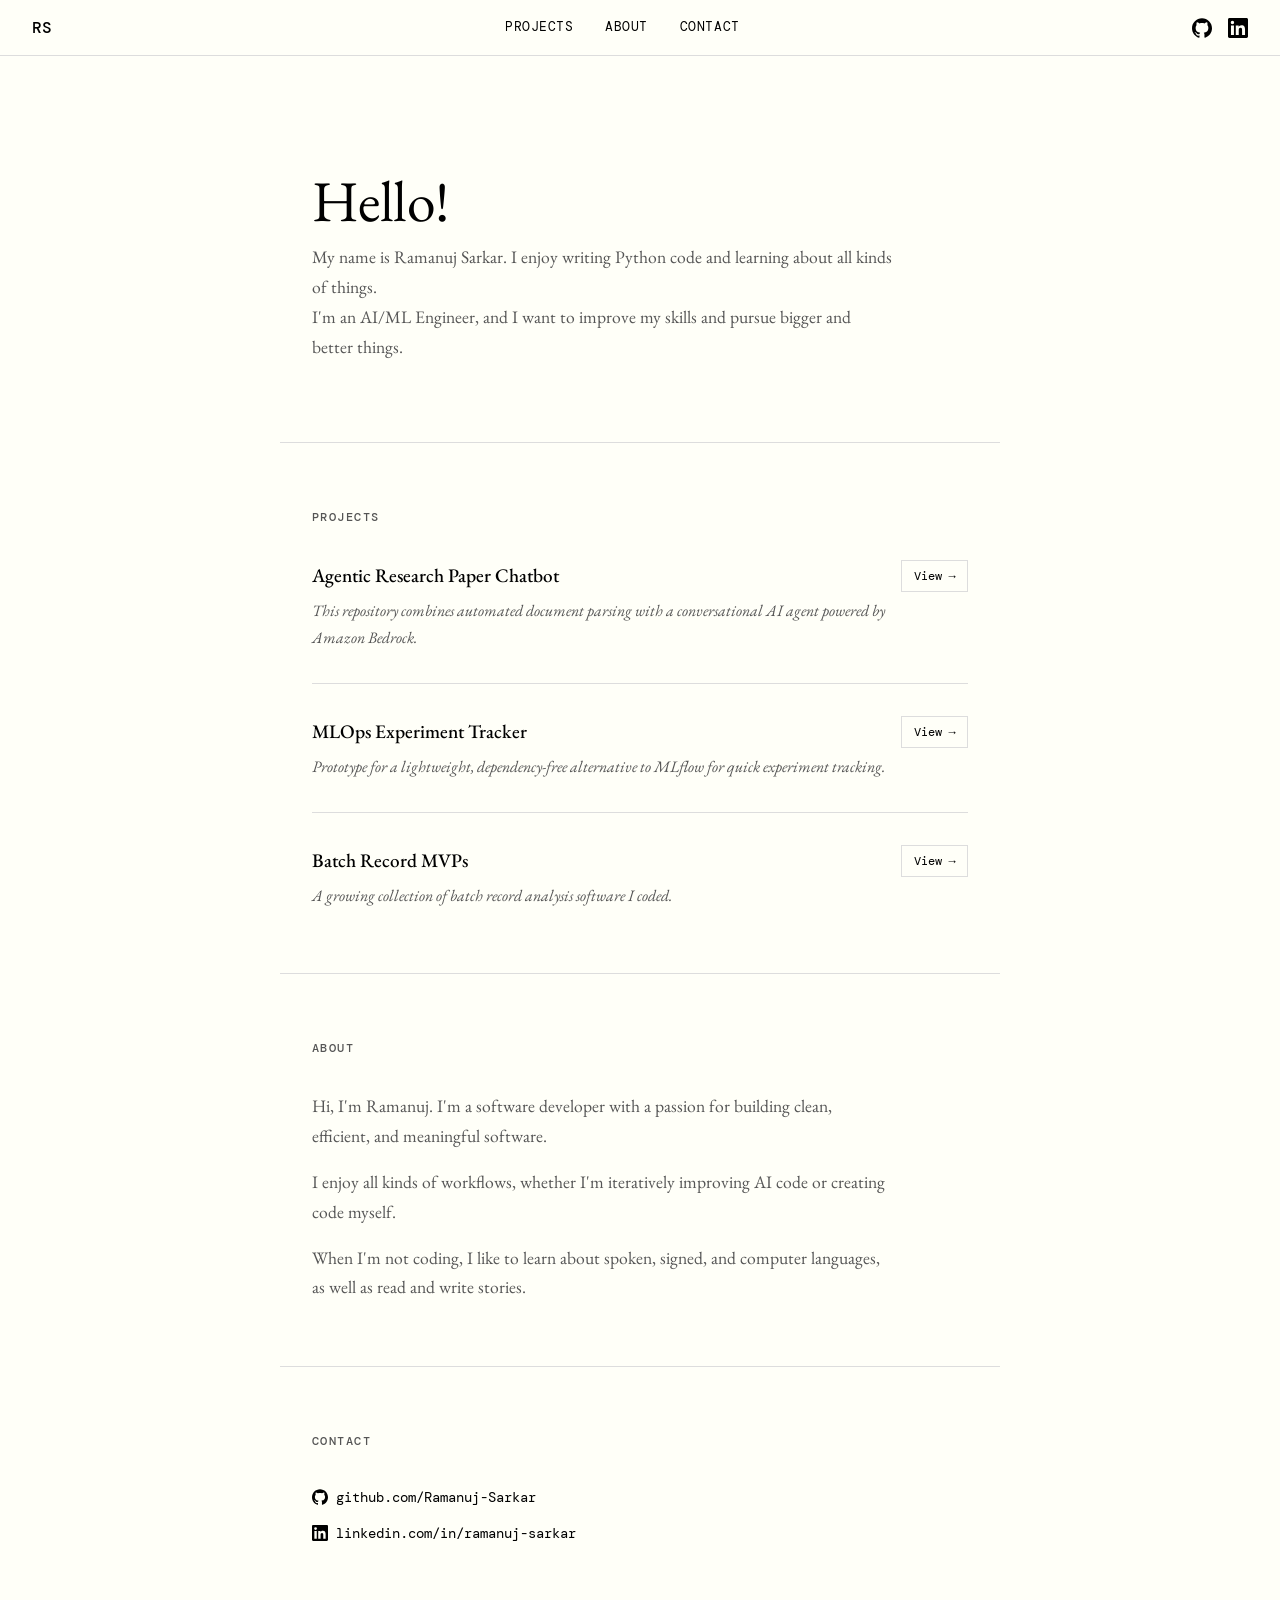
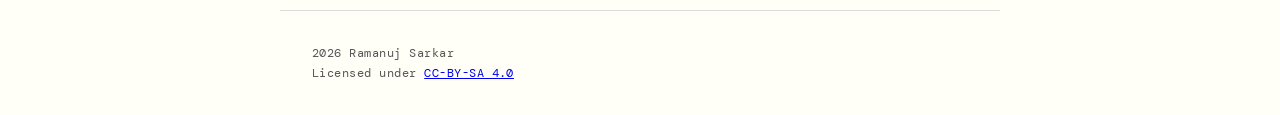
==== summary.html @ b8403bc6 "Update summary.html Updated summary with the actual projects." ====
<!DOCTYPE html>
<html lang="en">
<head>
  <meta charset="UTF-8" />
  <meta name="viewport" content="width=device-width, initial-scale=1.0" />
  <title>Ramanuj Sarkar</title>
  <link href="https://fonts.googleapis.com/css2?family=EB+Garamond:ital,wght@0,400;0,500;1,400&family=DM+Mono:wght@400;500&display=swap" rel="stylesheet" />
  <style>
    *, *::before, *::after {
      box-sizing: border-box;
      margin: 0;
      padding: 0;
    }
 
    :root {
      --bg: #fffff8;
      --text: #000000;
      --accent: #222;
      --muted: #555;
      --border: #ddd;
      --nav-height: 56px;
    }
 
    html {
      scroll-behavior: smooth;
    }
 
    body {
      background-color: var(--bg);
      color: var(--text);
      font-family: 'EB Garamond', Georgia, serif;
      font-size: 1.125rem;
      line-height: 1.7;
    }
 
    /* ── HEADER / NAV ── */
    header {
      position: sticky;
      top: 0;
      z-index: 100;
      background-color: var(--bg);
      border-bottom: 1px solid var(--border);
      height: var(--nav-height);
      display: flex;
      align-items: center;
      padding: 0 2rem;
      justify-content: space-between;
    }
 
    .nav-logo {
      font-family: 'DM Mono', monospace;
      font-weight: 500;
      font-size: 1rem;
      color: var(--text);
      text-decoration: none;
      letter-spacing: 0.02em;
    }
 
    nav {
      display: flex;
      align-items: center;
      gap: 2rem;
    }
 
    nav a {
      font-family: 'DM Mono', monospace;
      font-size: 0.82rem;
      font-weight: 400;
      color: var(--text);
      text-decoration: none;
      letter-spacing: 0.04em;
      text-transform: uppercase;
      transition: opacity 0.15s;
    }
 
    nav a:hover {
      opacity: 0.5;
    }
 
    .nav-icons {
      display: flex;
      align-items: center;
      gap: 1rem;
    }
 
    .nav-icons a {
      display: flex;
      align-items: center;
      color: var(--text);
      transition: opacity 0.15s;
    }
 
    .nav-icons a:hover {
      opacity: 0.5;
    }
 
    .nav-icons svg {
      width: 20px;
      height: 20px;
      fill: var(--text);
    }
 
    /* ── HERO ── */
    .hero {
      max-width: 720px;
      margin: 0 auto;
      padding: 7rem 2rem 5rem;
    }
 
    .hero h1 {
      font-size: clamp(2.4rem, 5vw, 3.6rem);
      font-weight: 400;
      line-height: 1.15;
      margin-bottom: 0.5rem;
      letter-spacing: -0.01em;
    }
 
    .hero h2 {
      font-size: clamp(1.4rem, 3vw, 2rem);
      font-weight: 400;
      font-style: italic;
      color: var(--muted);
      margin-bottom: 2rem;
    }
 
    .hero p {
      font-size: 1.1rem;
      color: var(--muted);
      max-width: 580px;
    }
 
    /* ── SECTIONS ── */
    section {
      max-width: 720px;
      margin: 0 auto;
      padding: 4rem 2rem;
      border-top: 1px solid var(--border);
    }
 
    section h3 {
      font-family: 'DM Mono', monospace;
      font-size: 0.78rem;
      font-weight: 500;
      letter-spacing: 0.12em;
      text-transform: uppercase;
      color: var(--muted);
      margin-bottom: 2rem;
    }
 
    /* ── PROJECTS ── */
    .project-list {
      display: flex;
      flex-direction: column;
      gap: 2rem;
    }
 
    .project {
      display: grid;
      grid-template-columns: 1fr auto;
      align-items: start;
      gap: 1rem;
      padding-bottom: 2rem;
      border-bottom: 1px solid var(--border);
    }
 
    .project:last-child {
      border-bottom: none;
      padding-bottom: 0;
    }
 
    .project-title {
      font-size: 1.2rem;
      font-weight: 500;
      margin-bottom: 0.25rem;
    }
 
    .project-desc {
      font-size: 1rem;
      color: var(--muted);
      font-style: italic;
    }
 
    .project-link {
      font-family: 'DM Mono', monospace;
      font-size: 0.75rem;
      color: var(--text);
      text-decoration: none;
      border: 1px solid var(--border);
      padding: 0.3rem 0.7rem;
      white-space: nowrap;
      transition: background 0.15s, color 0.15s;
    }
 
    .project-link:hover {
      background: var(--text);
      color: var(--bg);
    }
 
    /* ── ABOUT ── */
    .about-text {
      font-size: 1.1rem;
      color: var(--muted);
      max-width: 580px;
    }
 
    .about-text p + p {
      margin-top: 1rem;
    }
 
    /* ── CONTACT ── */
    .contact-links {
      display: flex;
      flex-direction: column;
      gap: 0.75rem;
    }
 
    .contact-links a {
      font-family: 'DM Mono', monospace;
      font-size: 0.9rem;
      color: var(--text);
      text-decoration: none;
      display: inline-flex;
      align-items: center;
      gap: 0.5rem;
      transition: opacity 0.15s;
    }
 
    .contact-links a:hover {
      opacity: 0.5;
    }
 
    /* ── FOOTER ── */
    footer {
      max-width: 720px;
      margin: 0 auto;
      padding: 2rem;
      border-top: 1px solid var(--border);
    }
 
    footer p {
      font-family: 'DM Mono', monospace;
      font-size: 0.75rem;
      color: var(--muted);
      letter-spacing: 0.04em;
    }
 
    /* ── FADE IN ── */
    @keyframes fadeUp {
      from { opacity: 0; transform: translateY(18px); }
      to   { opacity: 1; transform: translateY(0); }
    }
 
    .hero h1, .hero h2, .hero p {
      animation: fadeUp 0.6s ease both;
    }
    .hero h2 { animation-delay: 0.1s; }
    .hero p  { animation-delay: 0.2s; }
  </style>
</head>
<body>
 
  <!-- HEADER -->
  <header>
    <a class="nav-logo" href="#top">RS</a>
    <nav>
      <a href="#projects">Projects</a>
      <a href="#about">About</a>
      <a href="#contact">Contact</a>
    </nav>
    <div class="nav-icons">
      <!-- GitHub -->
      <a href="https://github.com/Ramanuj-Sarkar" target="_blank" rel="noopener" aria-label="GitHub">
        <svg viewBox="0 0 24 24" xmlns="http://www.w3.org/2000/svg">
          <path d="M12 .297c-6.63 0-12 5.373-12 12 0 5.303
            3.438 9.8 8.205 11.385.6.113.82-.258.82-.577
            0-.285-.01-1.04-.015-2.04-3.338.724-4.042-1.61-4.042-1.61
            C4.422 18.07 3.633 17.7 3.633 17.7c-1.087-.744.084-.729.084-.729
            1.205.084 1.838 1.236 1.838 1.236 1.07 1.835 2.809 1.305
            3.495.998.108-.776.417-1.305.76-1.605-2.665-.3-5.466-1.332-5.466-5.93
            0-1.31.465-2.38 1.235-3.22-.135-.303-.54-1.523.105-3.176
            0 0 1.005-.322 3.3 1.23.96-.267 1.98-.399 3-.405
            1.02.006 2.04.138 3 .405 2.28-1.552 3.285-1.23
            3.285-1.23.645 1.653.24 2.873.12 3.176.765.84
            1.23 1.91 1.23 3.22 0 4.61-2.805 5.625-5.475
            5.92.42.36.81 1.096.81 2.22 0 1.606-.015 2.896-.015
            3.286 0 .315.21.69.825.57C20.565 22.092 24
            17.592 24 12.297c0-6.627-5.373-12-12-12"/>
        </svg>
      </a>
      <!-- LinkedIn -->
      <a href="https://www.linkedin.com/in/ramanuj-sarkar/" target="_blank" rel="noopener" aria-label="LinkedIn">
        <svg viewBox="0 0 24 24" xmlns="http://www.w3.org/2000/svg">
          <path d="M20.447 20.452h-3.554v-5.569c0-1.328-.027-3.037-1.852-3.037
            -1.853 0-2.136 1.445-2.136 2.939v5.667H9.351V9h3.414v1.561h.046
            c.477-.9 1.637-1.85 3.37-1.85 3.601 0 4.267 2.37
            4.267 5.455v6.286zM5.337 7.433a2.062 2.062 0
            0 1-2.063-2.065 2.064 2.064 0 1 1 2.063 2.065zm1.782
            13.019H3.555V9h3.564v11.452zM22.225 0H1.771C.792 0 0 .774 0
            1.729v20.542C0 23.227.792 24 1.771 24h20.451C23.2
            24 24 23.227 24 22.271V1.729C24 .774 23.2 0 22.222
            0h.003z"/>
        </svg>
      </a>
    </div>
  </header>
 
  <!-- HERO -->
  <div id="top" class="hero">
    <h1>Hello!</h1>
    <p>My name is Ramanuj Sarkar. I enjoy writing Python code and learning about all kinds of things.</p>
    <p>I'm an AI/ML Engineer, and I want to improve my skills and pursue bigger and better things.</p>
  </div>
 
  <!-- PROJECTS -->
  <section id="projects">
    <h3>Projects</h3>
    <div class="project-list">
      <div class="project">
        <div>
          <div class="project-title">Agentic Research Paper Chatbot</div>
          <div class="project-desc">This repository combines automated document parsing with a conversational AI agent powered by Amazon Bedrock.</div>
        </div>
        <a class="project-link" href="https://github.com/Ramanuj-Sarkar/Agentic-ResearchPaperChatbot">View →</a>
      </div>
      <div class="project">
        <div>
          <div class="project-title">MLOps Experiment Tracker</div>
          <div class="project-desc">Prototype for a lightweight, dependency-free alternative to MLflow for quick experiment tracking.</div>
        </div>
        <a class="project-link" href="https://github.com/Ramanuj-Sarkar/mlops-experiment-tracker">View →</a>
      </div>
      <div class="project">
        <div>
          <div class="project-title">Batch Record MVPs</div>
          <div class="project-desc">A growing collection of batch record analysis software I coded.</div>
        </div>
        <a class="project-link" href="https://github.com/Ramanuj-Sarkar/batch_record_mvp">View →</a>
      </div>
    </div>
  </section>
 
  <!-- ABOUT -->
  <section id="about">
    <h3>About</h3>
    <div class="about-text">
      <p>Hi, I'm Ramanuj. I'm a software developer with a passion for building clean, efficient, and meaningful software.</p>
      <p>I enjoy all kinds of workflows, whether I'm iteratively improving AI code or creating code myself.</p>
      <p>When I'm not coding, I like to learn about spoken, signed, and computer languages, as well as read and write stories.</p>
    </div>
  </section>
 
  <!-- CONTACT -->
  <section id="contact">
    <h3>Contact</h3>
    <div class="contact-links">
      <a href="https://github.com/Ramanuj-Sarkar" target="_blank" rel="noopener">
        <svg width="16" height="16" viewBox="0 0 24 24" fill="currentColor">
          <path d="M12 .297c-6.63 0-12 5.373-12 12 0 5.303 3.438 9.8 8.205 11.385.6.113.82-.258.82-.577 0-.285-.01-1.04-.015-2.04-3.338.724-4.042-1.61-4.042-1.61C4.422 18.07 3.633 17.7 3.633 17.7c-1.087-.744.084-.729.084-.729 1.205.084 1.838 1.236 1.838 1.236 1.07 1.835 2.809 1.305 3.495.998.108-.776.417-1.305.76-1.605-2.665-.3-5.466-1.332-5.466-5.93 0-1.31.465-2.38 1.235-3.22-.135-.303-.54-1.523.105-3.176 0 0 1.005-.322 3.3 1.23.96-.267 1.98-.399 3-.405 1.02.006 2.04.138 3 .405 2.28-1.552 3.285-1.23 3.285-1.23.645 1.653.24 2.873.12 3.176.765.84 1.23 1.91 1.23 3.22 0 4.61-2.805 5.625-5.475 5.92.42.36.81 1.096.81 2.22 0 1.606-.015 2.896-.015 3.286 0 .315.21.69.825.57C20.565 22.092 24 17.592 24 12.297c0-6.627-5.373-12-12-12"/>
        </svg>
        github.com/Ramanuj-Sarkar
      </a>
      <a href="https://www.linkedin.com/in/ramanuj-sarkar/" target="_blank" rel="noopener">
        <svg width="16" height="16" viewBox="0 0 24 24" fill="currentColor">
          <path d="M20.447 20.452h-3.554v-5.569c0-1.328-.027-3.037-1.852-3.037-1.853 0-2.136 1.445-2.136 2.939v5.667H9.351V9h3.414v1.561h.046c.477-.9 1.637-1.85 3.37-1.85 3.601 0 4.267 2.37 4.267 5.455v6.286zM5.337 7.433a2.062 2.062 0 0 1-2.063-2.065 2.064 2.064 0 1 1 2.063 2.065zm1.782 13.019H3.555V9h3.564v11.452zM22.225 0H1.771C.792 0 0 .774 0 1.729v20.542C0 23.227.792 24 1.771 24h20.451C23.2 24 24 23.227 24 22.271V1.729C24 .774 23.2 0 22.222 0h.003z"/>
        </svg>
        linkedin.com/in/ramanuj-sarkar
      </a>
    </div>
  </section>
 
  <!-- FOOTER -->
  <footer>
    <p>2026 Ramanuj Sarkar</p>
    <p>Licensed under <a href="https://creativecommons.org/licenses/by-sa/4.0/deed.en">CC-BY-SA 4.0</a></p>
  </footer>
 
</body>
</html>
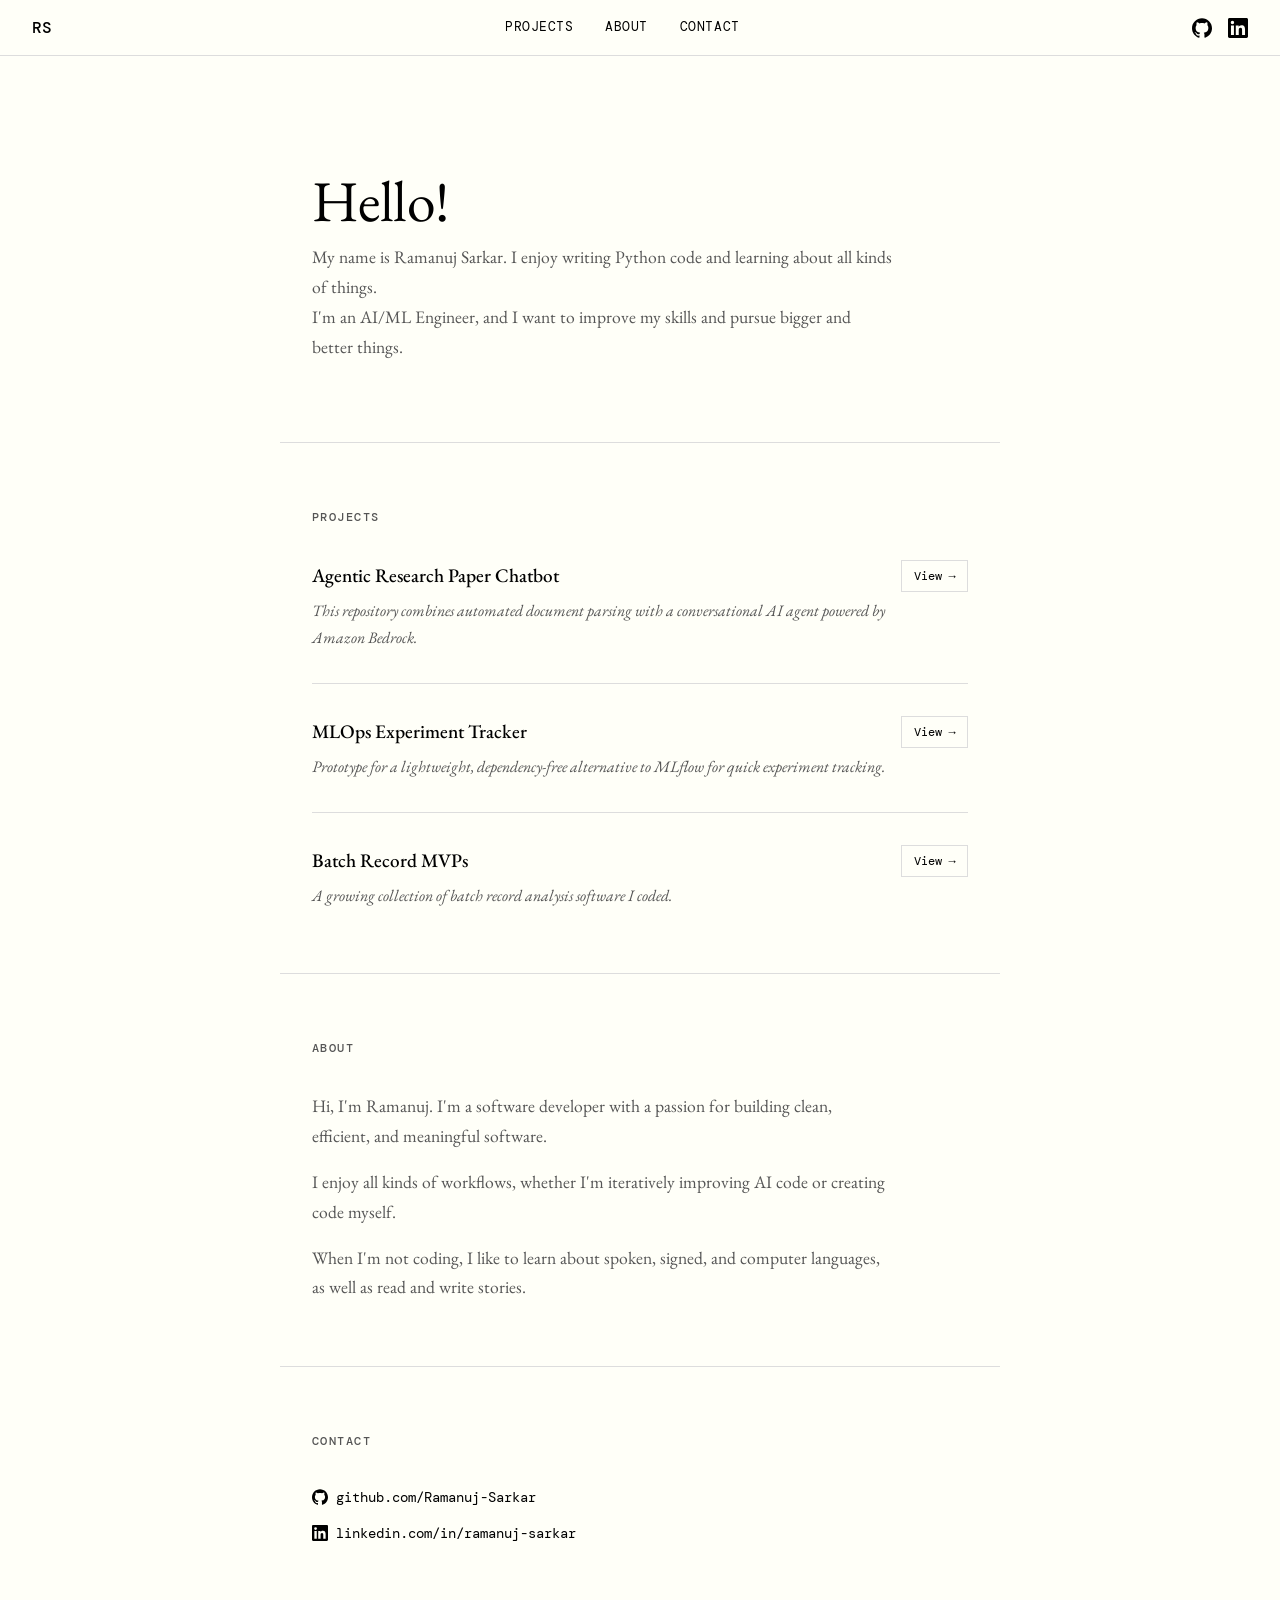
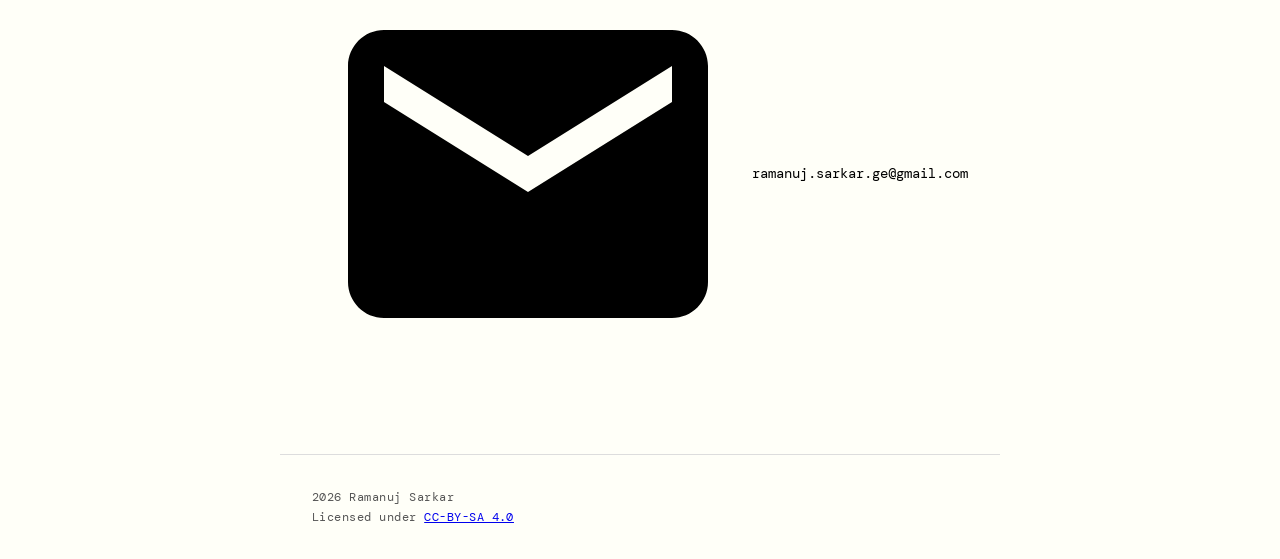
==== commit c1d42b4d: "Update summary.html Added my email." ====
--- a/summary.html
+++ b/summary.html
@@ -365,6 +365,10 @@
         </svg>
         linkedin.com/in/ramanuj-sarkar
       </a>
+      <a href="mailto:ramanuj.sarkar.ge@gmail.com">
+        <svg viewBox="0 0 24 24"><path d="M20 4H4c-1.1 0-2 .9-2 2v12c0 1.1.9 2 2 2h16c1.1 0 2-.9 2-2V6c0-1.1-.9-2-2-2zm0 4-8 5-8-5V6l8 5 8-5v2z"/></svg>
+        ramanuj.sarkar.ge@gmail.com
+      </a>
     </div>
   </section>
  
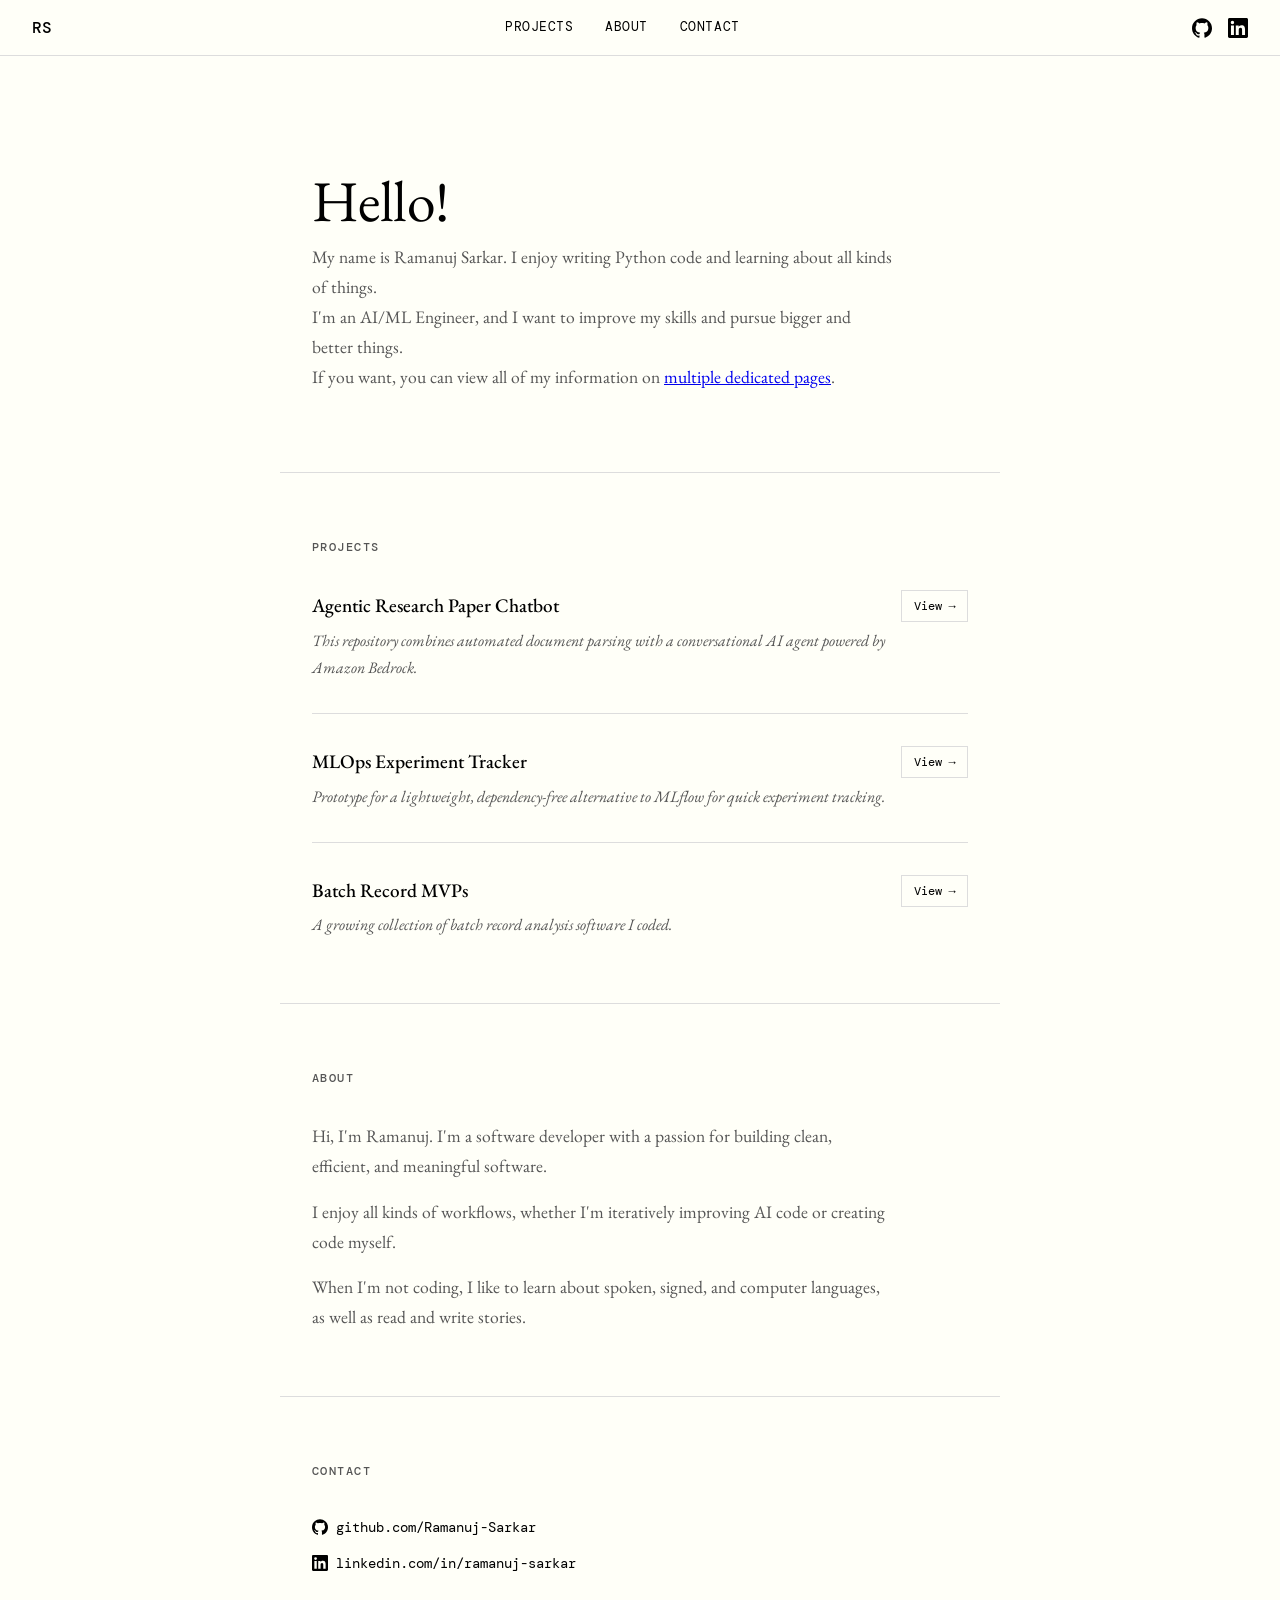
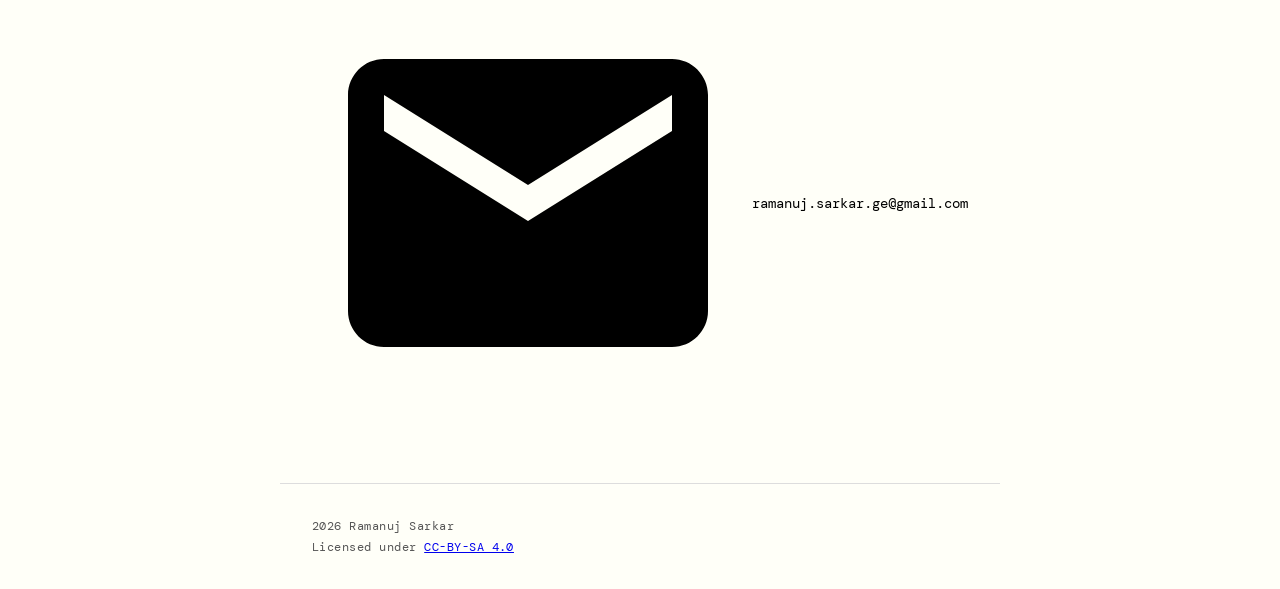
==== commit 7b21b59b: "Update summary.html Added link to index.html" ====
--- a/summary.html
+++ b/summary.html
@@ -309,6 +309,7 @@
     <h1>Hello!</h1>
     <p>My name is Ramanuj Sarkar. I enjoy writing Python code and learning about all kinds of things.</p>
     <p>I'm an AI/ML Engineer, and I want to improve my skills and pursue bigger and better things.</p>
+    <p>If you want, you can view all of my information on <a href="/index.html">multiple dedicated pages</a>.</p>
   </div>
  
   <!-- PROJECTS -->
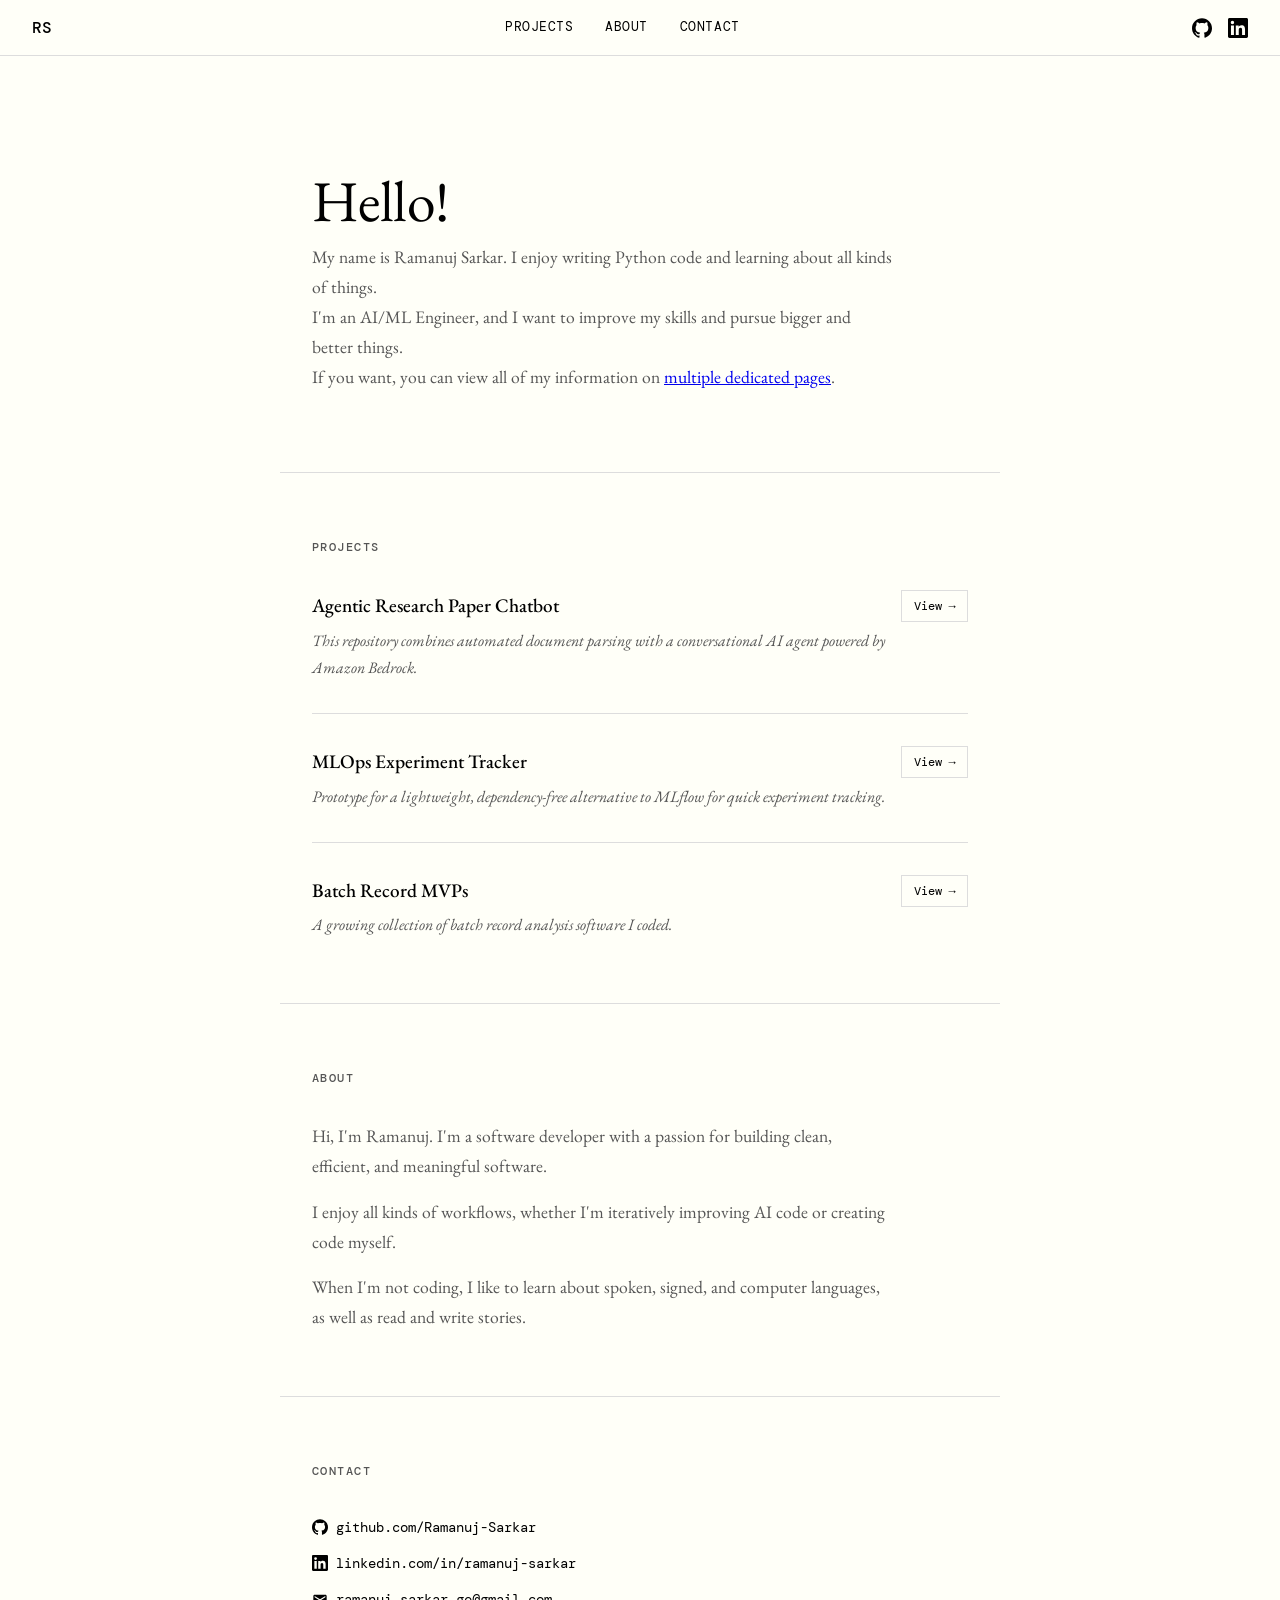
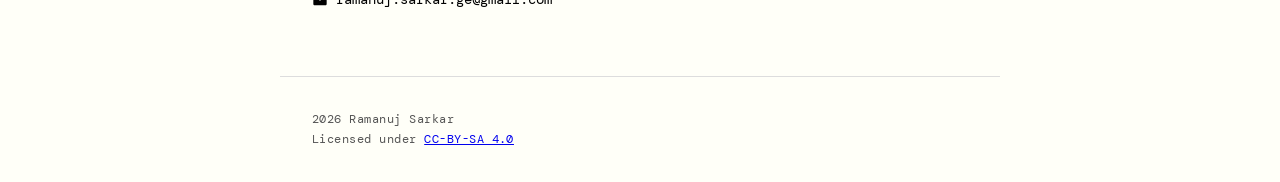
==== commit 4cdbae2d: "Update summary.html Now this svg isn't super big." ====
--- a/summary.html
+++ b/summary.html
@@ -367,7 +367,9 @@
         linkedin.com/in/ramanuj-sarkar
       </a>
       <a href="mailto:ramanuj.sarkar.ge@gmail.com">
-        <svg viewBox="0 0 24 24"><path d="M20 4H4c-1.1 0-2 .9-2 2v12c0 1.1.9 2 2 2h16c1.1 0 2-.9 2-2V6c0-1.1-.9-2-2-2zm0 4-8 5-8-5V6l8 5 8-5v2z"/></svg>
+        <svg width="16" height="16" viewBox="0 0 24 24" fill="currentColor">
+          <path d="M20 4H4c-1.1 0-2 .9-2 2v12c0 1.1.9 2 2 2h16c1.1 0 2-.9 2-2V6c0-1.1-.9-2-2-2zm0 4-8 5-8-5V6l8 5 8-5v2z"/>
+        </svg>
         ramanuj.sarkar.ge@gmail.com
       </a>
     </div>
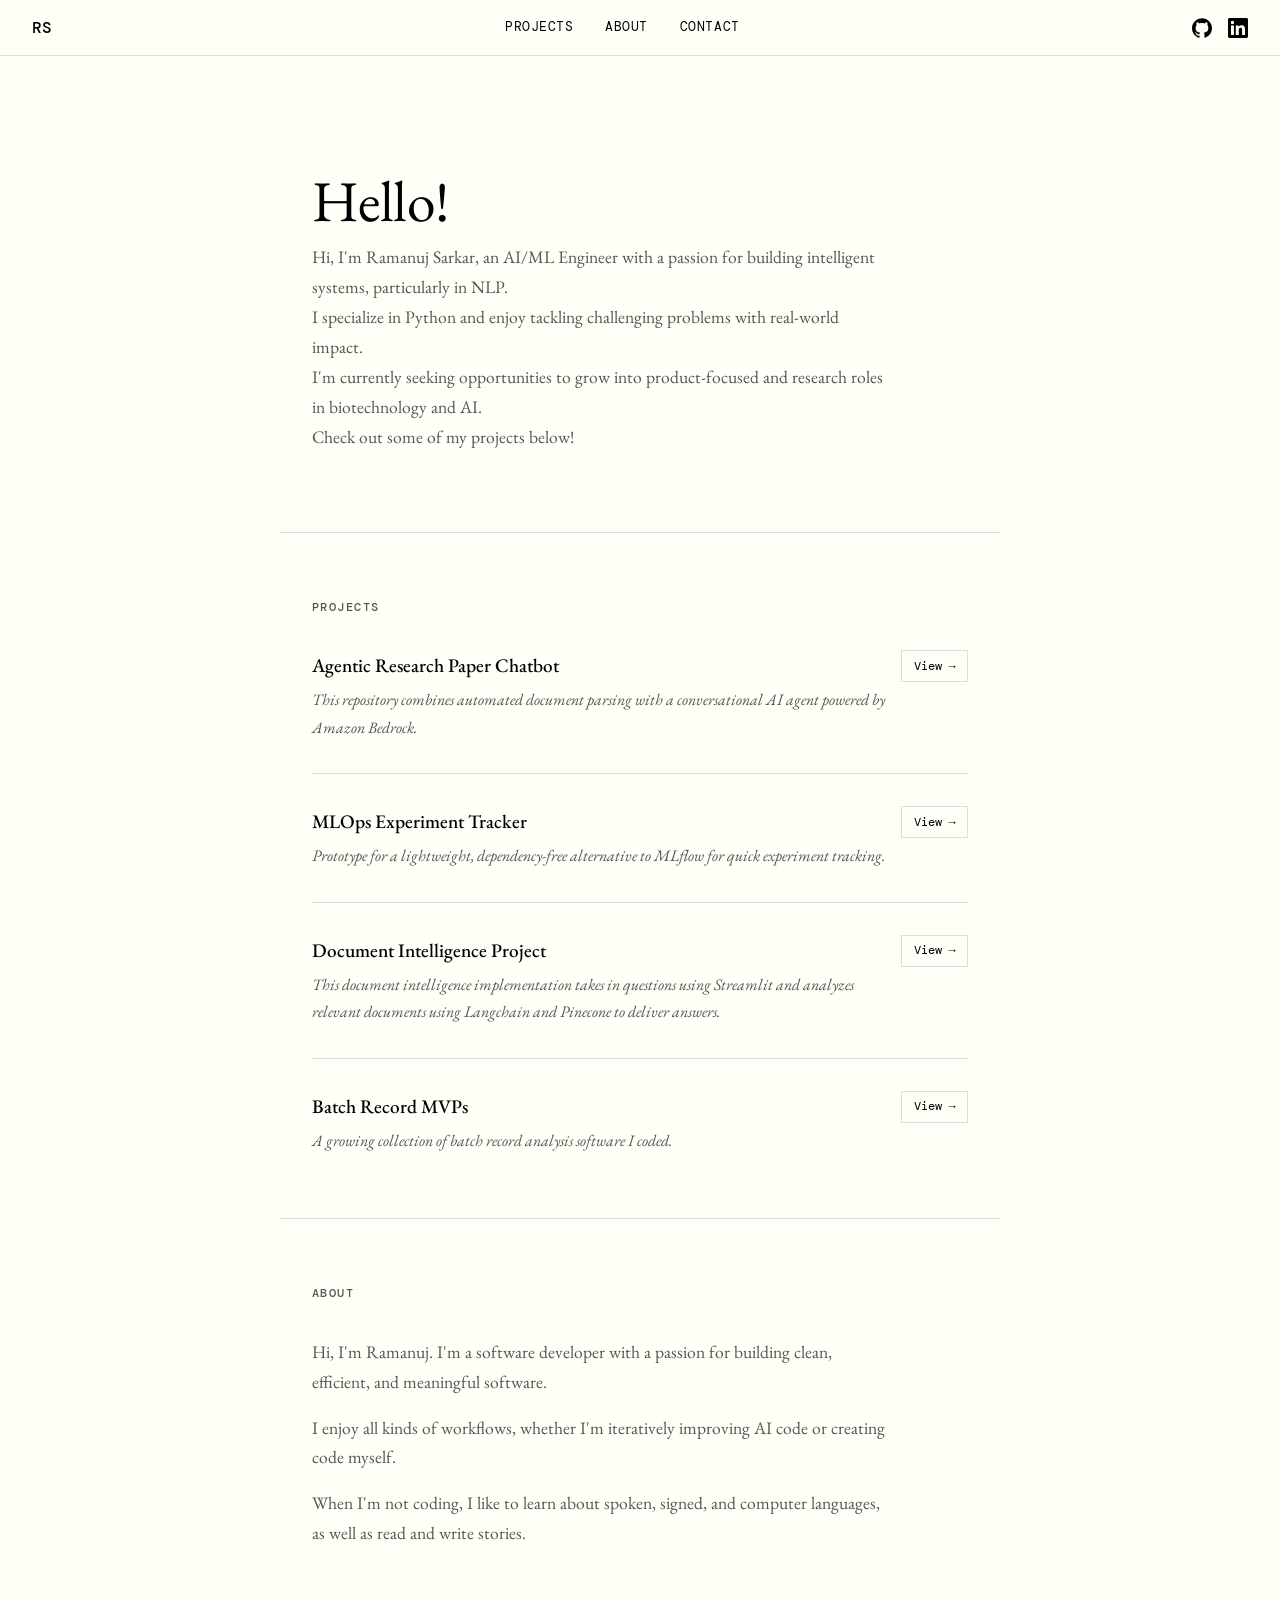
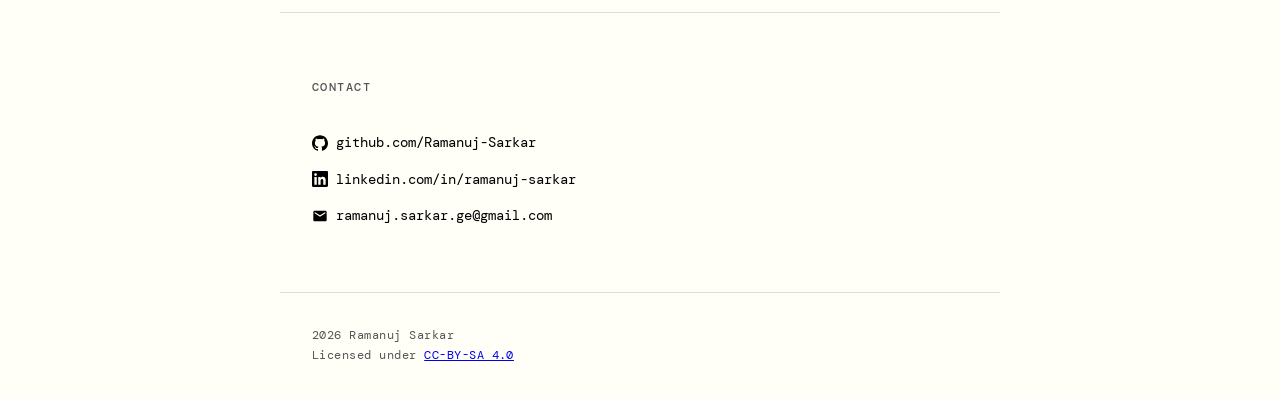
==== commit d1f0a144: "Update summary.html I'll just keep this as its own special page." ====
--- a/summary.html
+++ b/summary.html
@@ -307,10 +307,15 @@
   <!-- HERO -->
   <div id="top" class="hero">
     <h1>Hello!</h1>
-    <p>My name is Ramanuj Sarkar. I enjoy writing Python code and learning about all kinds of things.</p>
-    <p>I'm an AI/ML Engineer, and I want to improve my skills and pursue bigger and better things.</p>
-    <p>If you want, you can view all of my information on <a href="/index.html">multiple dedicated pages</a>.</p>
+    <p>Hi, I'm Ramanuj Sarkar, an AI/ML Engineer with a passion for building intelligent systems, particularly in NLP.</p>
+    <p>I specialize in Python and enjoy tackling challenging problems with real-world impact.</p>
+    <p>I'm currently seeking opportunities to grow into product-focused and research roles in biotechnology and AI.</p>
+    <p>Check out some of my projects below!</p>
   </div>
+
+  <!--
+  Hi, I'm Ramanuj Sarkar — an AI/ML Engineer with a passion for building intelligent systems, particularly in [NLP / computer vision / your focus area]. I specialize in Python and enjoy tackling challenging problems at the intersection of data and real-world impact. I'm currently seeking opportunities to grow into [senior / research / product-focused] roles in [industry or domain]. Check out my full portfolio below!
+  -->
  
   <!-- PROJECTS -->
   <section id="projects">
@@ -332,6 +337,13 @@
       </div>
       <div class="project">
         <div>
+          <div class="project-title">Document Intelligence Project</div>
+          <div class="project-desc">This document intelligence implementation takes in questions using Streamlit and analyzes relevant documents using Langchain and Pinecone to deliver answers.</div>
+        </div>
+        <a class="project-link" href="https://github.com/Ramanuj-Sarkar/document-intelligence-project">View →</a>
+      </div>
+      <div class="project">
+        <div>
           <div class="project-title">Batch Record MVPs</div>
           <div class="project-desc">A growing collection of batch record analysis software I coded.</div>
         </div>
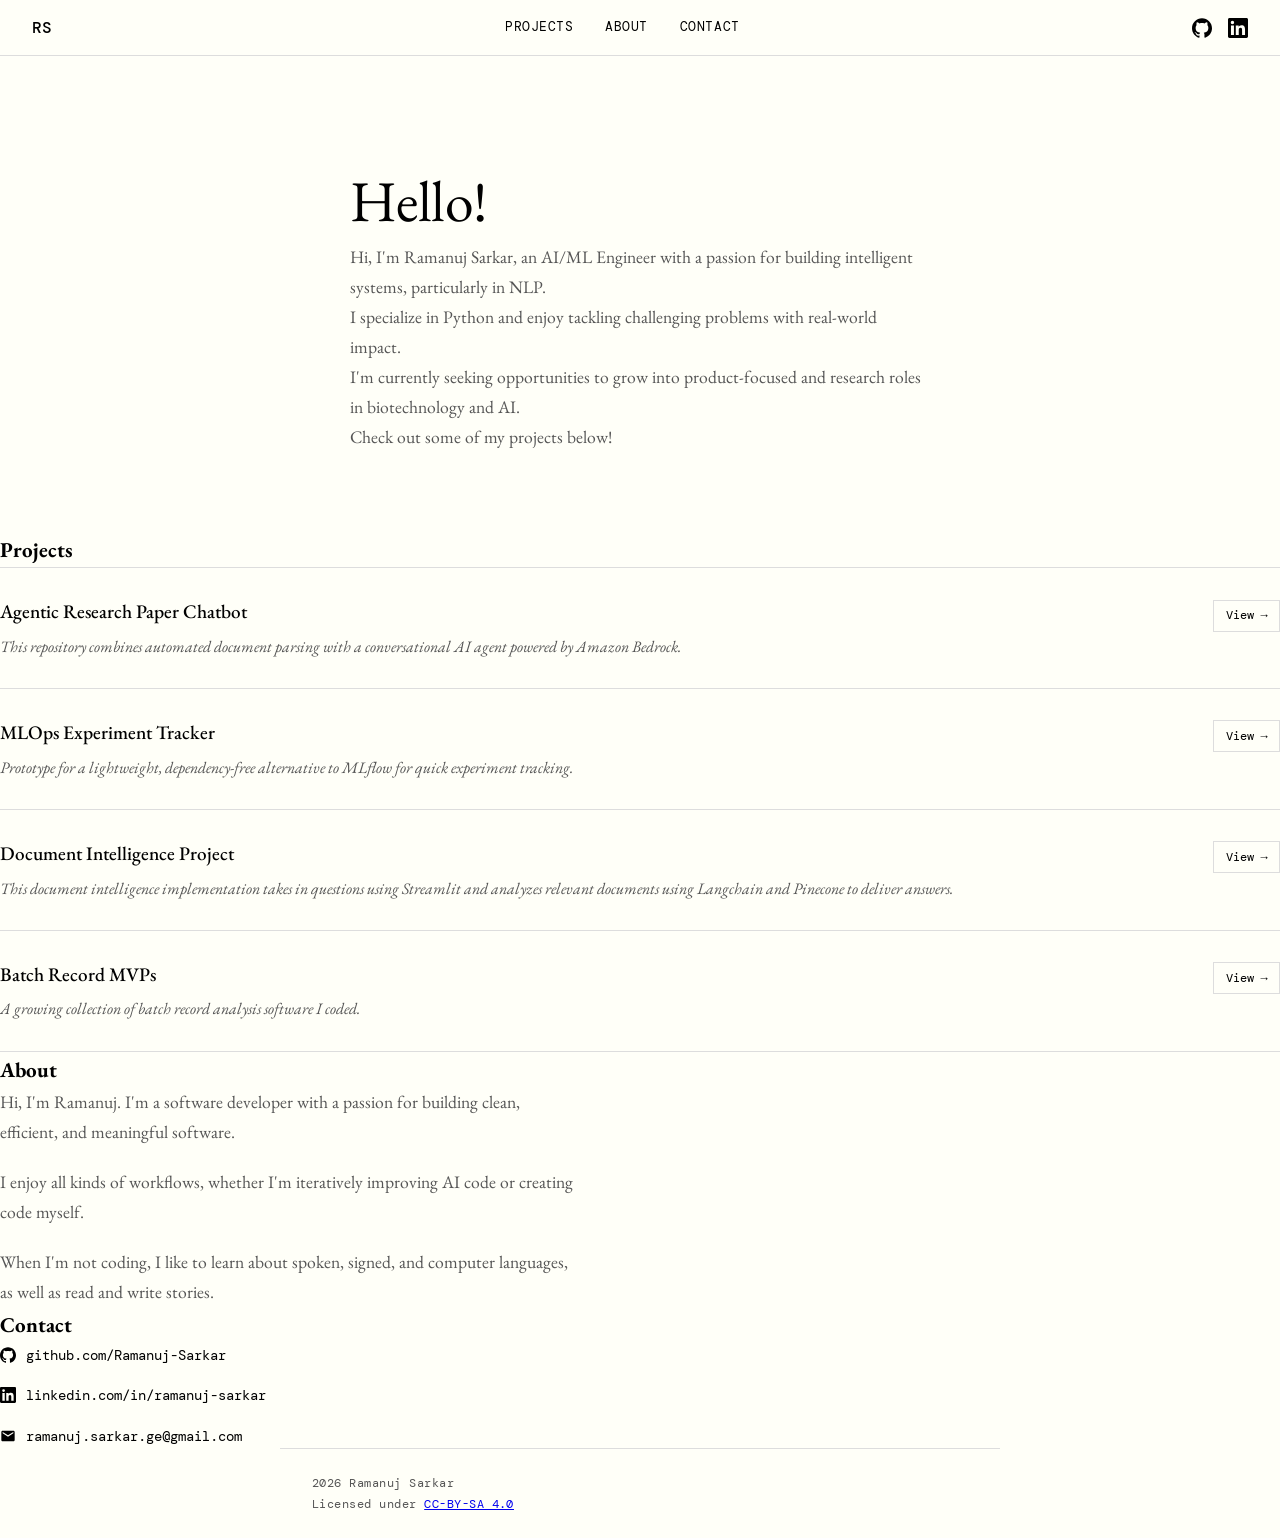
==== commit 271f5b75: "Update summary.html Even if this doesn't work, it will be a learning experience because there's no w" ====
--- a/summary.html
+++ b/summary.html
@@ -5,257 +5,7 @@
   <meta name="viewport" content="width=device-width, initial-scale=1.0" />
   <title>Ramanuj Sarkar</title>
   <link href="https://fonts.googleapis.com/css2?family=EB+Garamond:ital,wght@0,400;0,500;1,400&family=DM+Mono:wght@400;500&display=swap" rel="stylesheet" />
-  <style>
-    *, *::before, *::after {
-      box-sizing: border-box;
-      margin: 0;
-      padding: 0;
-    }
- 
-    :root {
-      --bg: #fffff8;
-      --text: #000000;
-      --accent: #222;
-      --muted: #555;
-      --border: #ddd;
-      --nav-height: 56px;
-    }
- 
-    html {
-      scroll-behavior: smooth;
-    }
- 
-    body {
-      background-color: var(--bg);
-      color: var(--text);
-      font-family: 'EB Garamond', Georgia, serif;
-      font-size: 1.125rem;
-      line-height: 1.7;
-    }
- 
-    /* ── HEADER / NAV ── */
-    header {
-      position: sticky;
-      top: 0;
-      z-index: 100;
-      background-color: var(--bg);
-      border-bottom: 1px solid var(--border);
-      height: var(--nav-height);
-      display: flex;
-      align-items: center;
-      padding: 0 2rem;
-      justify-content: space-between;
-    }
- 
-    .nav-logo {
-      font-family: 'DM Mono', monospace;
-      font-weight: 500;
-      font-size: 1rem;
-      color: var(--text);
-      text-decoration: none;
-      letter-spacing: 0.02em;
-    }
- 
-    nav {
-      display: flex;
-      align-items: center;
-      gap: 2rem;
-    }
- 
-    nav a {
-      font-family: 'DM Mono', monospace;
-      font-size: 0.82rem;
-      font-weight: 400;
-      color: var(--text);
-      text-decoration: none;
-      letter-spacing: 0.04em;
-      text-transform: uppercase;
-      transition: opacity 0.15s;
-    }
- 
-    nav a:hover {
-      opacity: 0.5;
-    }
- 
-    .nav-icons {
-      display: flex;
-      align-items: center;
-      gap: 1rem;
-    }
- 
-    .nav-icons a {
-      display: flex;
-      align-items: center;
-      color: var(--text);
-      transition: opacity 0.15s;
-    }
- 
-    .nav-icons a:hover {
-      opacity: 0.5;
-    }
- 
-    .nav-icons svg {
-      width: 20px;
-      height: 20px;
-      fill: var(--text);
-    }
- 
-    /* ── HERO ── */
-    .hero {
-      max-width: 720px;
-      margin: 0 auto;
-      padding: 7rem 2rem 5rem;
-    }
- 
-    .hero h1 {
-      font-size: clamp(2.4rem, 5vw, 3.6rem);
-      font-weight: 400;
-      line-height: 1.15;
-      margin-bottom: 0.5rem;
-      letter-spacing: -0.01em;
-    }
- 
-    .hero h2 {
-      font-size: clamp(1.4rem, 3vw, 2rem);
-      font-weight: 400;
-      font-style: italic;
-      color: var(--muted);
-      margin-bottom: 2rem;
-    }
- 
-    .hero p {
-      font-size: 1.1rem;
-      color: var(--muted);
-      max-width: 580px;
-    }
- 
-    /* ── SECTIONS ── */
-    section {
-      max-width: 720px;
-      margin: 0 auto;
-      padding: 4rem 2rem;
-      border-top: 1px solid var(--border);
-    }
- 
-    section h3 {
-      font-family: 'DM Mono', monospace;
-      font-size: 0.78rem;
-      font-weight: 500;
-      letter-spacing: 0.12em;
-      text-transform: uppercase;
-      color: var(--muted);
-      margin-bottom: 2rem;
-    }
- 
-    /* ── PROJECTS ── */
-    .project-list {
-      display: flex;
-      flex-direction: column;
-      gap: 2rem;
-    }
- 
-    .project {
-      display: grid;
-      grid-template-columns: 1fr auto;
-      align-items: start;
-      gap: 1rem;
-      padding-bottom: 2rem;
-      border-bottom: 1px solid var(--border);
-    }
- 
-    .project:last-child {
-      border-bottom: none;
-      padding-bottom: 0;
-    }
- 
-    .project-title {
-      font-size: 1.2rem;
-      font-weight: 500;
-      margin-bottom: 0.25rem;
-    }
- 
-    .project-desc {
-      font-size: 1rem;
-      color: var(--muted);
-      font-style: italic;
-    }
- 
-    .project-link {
-      font-family: 'DM Mono', monospace;
-      font-size: 0.75rem;
-      color: var(--text);
-      text-decoration: none;
-      border: 1px solid var(--border);
-      padding: 0.3rem 0.7rem;
-      white-space: nowrap;
-      transition: background 0.15s, color 0.15s;
-    }
- 
-    .project-link:hover {
-      background: var(--text);
-      color: var(--bg);
-    }
- 
-    /* ── ABOUT ── */
-    .about-text {
-      font-size: 1.1rem;
-      color: var(--muted);
-      max-width: 580px;
-    }
- 
-    .about-text p + p {
-      margin-top: 1rem;
-    }
- 
-    /* ── CONTACT ── */
-    .contact-links {
-      display: flex;
-      flex-direction: column;
-      gap: 0.75rem;
-    }
- 
-    .contact-links a {
-      font-family: 'DM Mono', monospace;
-      font-size: 0.9rem;
-      color: var(--text);
-      text-decoration: none;
-      display: inline-flex;
-      align-items: center;
-      gap: 0.5rem;
-      transition: opacity 0.15s;
-    }
- 
-    .contact-links a:hover {
-      opacity: 0.5;
-    }
- 
-    /* ── FOOTER ── */
-    footer {
-      max-width: 720px;
-      margin: 0 auto;
-      padding: 2rem;
-      border-top: 1px solid var(--border);
-    }
- 
-    footer p {
-      font-family: 'DM Mono', monospace;
-      font-size: 0.75rem;
-      color: var(--muted);
-      letter-spacing: 0.04em;
-    }
- 
-    /* ── FADE IN ── */
-    @keyframes fadeUp {
-      from { opacity: 0; transform: translateY(18px); }
-      to   { opacity: 1; transform: translateY(0); }
-    }
- 
-    .hero h1, .hero h2, .hero p {
-      animation: fadeUp 0.6s ease both;
-    }
-    .hero h2 { animation-delay: 0.1s; }
-    .hero p  { animation-delay: 0.2s; }
-  </style>
+  <link rel="stylesheet" href="/style.css" />
 </head>
 <body>
  
@@ -367,19 +117,19 @@
     <h3>Contact</h3>
     <div class="contact-links">
       <a href="https://github.com/Ramanuj-Sarkar" target="_blank" rel="noopener">
-        <svg width="16" height="16" viewBox="0 0 24 24" fill="currentColor">
+        <svg viewBox="0 0 24 24">
           <path d="M12 .297c-6.63 0-12 5.373-12 12 0 5.303 3.438 9.8 8.205 11.385.6.113.82-.258.82-.577 0-.285-.01-1.04-.015-2.04-3.338.724-4.042-1.61-4.042-1.61C4.422 18.07 3.633 17.7 3.633 17.7c-1.087-.744.084-.729.084-.729 1.205.084 1.838 1.236 1.838 1.236 1.07 1.835 2.809 1.305 3.495.998.108-.776.417-1.305.76-1.605-2.665-.3-5.466-1.332-5.466-5.93 0-1.31.465-2.38 1.235-3.22-.135-.303-.54-1.523.105-3.176 0 0 1.005-.322 3.3 1.23.96-.267 1.98-.399 3-.405 1.02.006 2.04.138 3 .405 2.28-1.552 3.285-1.23 3.285-1.23.645 1.653.24 2.873.12 3.176.765.84 1.23 1.91 1.23 3.22 0 4.61-2.805 5.625-5.475 5.92.42.36.81 1.096.81 2.22 0 1.606-.015 2.896-.015 3.286 0 .315.21.69.825.57C20.565 22.092 24 17.592 24 12.297c0-6.627-5.373-12-12-12"/>
         </svg>
         github.com/Ramanuj-Sarkar
       </a>
       <a href="https://www.linkedin.com/in/ramanuj-sarkar/" target="_blank" rel="noopener">
-        <svg width="16" height="16" viewBox="0 0 24 24" fill="currentColor">
+        <svg viewBox="0 0 24 24">
           <path d="M20.447 20.452h-3.554v-5.569c0-1.328-.027-3.037-1.852-3.037-1.853 0-2.136 1.445-2.136 2.939v5.667H9.351V9h3.414v1.561h.046c.477-.9 1.637-1.85 3.37-1.85 3.601 0 4.267 2.37 4.267 5.455v6.286zM5.337 7.433a2.062 2.062 0 0 1-2.063-2.065 2.064 2.064 0 1 1 2.063 2.065zm1.782 13.019H3.555V9h3.564v11.452zM22.225 0H1.771C.792 0 0 .774 0 1.729v20.542C0 23.227.792 24 1.771 24h20.451C23.2 24 24 23.227 24 22.271V1.729C24 .774 23.2 0 22.222 0h.003z"/>
         </svg>
         linkedin.com/in/ramanuj-sarkar
       </a>
       <a href="mailto:ramanuj.sarkar.ge@gmail.com">
-        <svg width="16" height="16" viewBox="0 0 24 24" fill="currentColor">
+        <svg viewBox="0 0 24 24">
           <path d="M20 4H4c-1.1 0-2 .9-2 2v12c0 1.1.9 2 2 2h16c1.1 0 2-.9 2-2V6c0-1.1-.9-2-2-2zm0 4-8 5-8-5V6l8 5 8-5v2z"/>
         </svg>
         ramanuj.sarkar.ge@gmail.com
--- a/style.css
+++ b/style.css
@@ -0,0 +1,268 @@
+*, *::before, *::after {
+  box-sizing: border-box;
+  margin: 0;
+  padding: 0;
+}
+
+:root {
+  --bg: #fffff8;
+  --text: #000000;
+  --muted: #555;
+  --border: #ddd;
+  --nav-height: 56px;
+}
+
+html {
+  scroll-behavior: smooth;
+}
+
+body {
+  background-color: var(--bg);
+  color: var(--text);
+  font-family: 'EB Garamond', Georgia, serif;
+  font-size: 1.125rem;
+  line-height: 1.7;
+  min-height: 100vh;
+  display: flex;
+  flex-direction: column;
+}
+
+/* ── HEADER ── */
+header {
+  position: sticky;
+  top: 0;
+  z-index: 100;
+  background-color: var(--bg);
+  border-bottom: 1px solid var(--border);
+  height: var(--nav-height);
+  display: flex;
+  align-items: center;
+  padding: 0 2rem;
+  justify-content: space-between;
+}
+
+.nav-logo {
+  font-family: 'DM Mono', monospace;
+  font-weight: 500;
+  font-size: 1rem;
+  color: var(--text);
+  text-decoration: none;
+  letter-spacing: 0.02em;
+}
+
+nav {
+  display: flex;
+  align-items: center;
+  gap: 2rem;
+}
+
+nav a {
+  font-family: 'DM Mono', monospace;
+  font-size: 0.82rem;
+  font-weight: 400;
+  color: var(--text);
+  text-decoration: none;
+  letter-spacing: 0.04em;
+  text-transform: uppercase;
+  transition: opacity 0.15s;
+}
+
+nav a:hover,
+nav a.active {
+  opacity: 0.4;
+}
+
+.nav-icons {
+  display: flex;
+  align-items: center;
+  gap: 1rem;
+}
+
+.nav-icons a {
+  display: flex;
+  align-items: center;
+  color: var(--text);
+  transition: opacity 0.15s;
+}
+
+.nav-icons a:hover {
+  opacity: 0.4;
+}
+
+.nav-icons svg {
+  width: 20px;
+  height: 20px;
+  fill: var(--text);
+}
+
+/* ── HERO (home page only) ── */
+.hero {
+  max-width: 720px;
+  margin: 0 auto;
+  padding: 7rem 2rem 5rem;
+  flex: 1;
+}
+
+.hero h1 {
+  font-size: clamp(2.4rem, 5vw, 3.6rem);
+  font-weight: 400;
+  line-height: 1.15;
+  margin-bottom: 0.5rem;
+  letter-spacing: -0.01em;
+}
+
+.hero h2 {
+  font-size: clamp(1.4rem, 3vw, 2rem);
+  font-weight: 400;
+  font-style: italic;
+  color: var(--muted);
+  margin-bottom: 2rem;
+}
+
+.hero p {
+  font-size: 1.1rem;
+  color: var(--muted);
+  max-width: 580px;
+}
+
+/* ── PAGE CONTENT (inner pages) ── */
+.page-content {
+  max-width: 720px;
+  margin: 0 auto;
+  padding: 4rem 2rem;
+  flex: 1;
+  width: 100%;
+}
+
+.page-content h2 {
+  font-size: clamp(1.8rem, 4vw, 2.6rem);
+  font-weight: 400;
+  margin-bottom: 2.5rem;
+  letter-spacing: -0.01em;
+}
+
+.section-label {
+  font-family: 'DM Mono', monospace;
+  font-size: 0.78rem;
+  font-weight: 500;
+  letter-spacing: 0.12em;
+  text-transform: uppercase;
+  color: var(--muted);
+  margin-bottom: 2rem;
+}
+
+/* ── PROJECTS ── */
+.project-list {
+  display: flex;
+  flex-direction: column;
+}
+
+.project {
+  display: grid;
+  grid-template-columns: 1fr auto;
+  align-items: start;
+  gap: 1rem;
+  padding: 1.75rem 0;
+  border-bottom: 1px solid var(--border);
+}
+
+.project:first-child {
+  border-top: 1px solid var(--border);
+}
+
+.project-title {
+  font-size: 1.2rem;
+  font-weight: 500;
+  margin-bottom: 0.25rem;
+}
+
+.project-desc {
+  font-size: 1rem;
+  color: var(--muted);
+  font-style: italic;
+}
+
+.project-link {
+  font-family: 'DM Mono', monospace;
+  font-size: 0.75rem;
+  color: var(--text);
+  text-decoration: none;
+  border: 1px solid var(--border);
+  padding: 0.3rem 0.7rem;
+  white-space: nowrap;
+  transition: background 0.15s, color 0.15s;
+  margin-top: 0.2rem;
+}
+
+.project-link:hover {
+  background: var(--text);
+  color: var(--bg);
+}
+
+/* ── ABOUT ── */
+.about-text p {
+  font-size: 1.1rem;
+  color: var(--muted);
+  max-width: 580px;
+}
+
+.about-text p + p {
+  margin-top: 1.25rem;
+}
+
+/* ── CONTACT ── */
+.contact-links {
+  display: flex;
+  flex-direction: column;
+  gap: 1rem;
+}
+
+.contact-links a {
+  font-family: 'DM Mono', monospace;
+  font-size: 0.9rem;
+  color: var(--text);
+  text-decoration: none;
+  display: inline-flex;
+  align-items: center;
+  gap: 0.6rem;
+  transition: opacity 0.15s;
+}
+
+.contact-links a:hover {
+  opacity: 0.4;
+}
+
+.contact-links svg {
+  width: 16px;
+  height: 16px;
+  fill: currentColor;
+  flex-shrink: 0;
+}
+
+/* ── FOOTER ── */
+footer {
+  max-width: 720px;
+  margin: 0 auto;
+  padding: 1.5rem 2rem;
+  border-top: 1px solid var(--border);
+  width: 100%;
+}
+
+footer p {
+  font-family: 'DM Mono', monospace;
+  font-size: 0.75rem;
+  color: var(--muted);
+  letter-spacing: 0.04em;
+}
+
+/* ── ANIMATIONS ── */
+@keyframes fadeUp {
+  from { opacity: 0; transform: translateY(16px); }
+  to   { opacity: 1; transform: translateY(0); }
+}
+
+.hero h1 { animation: fadeUp 0.55s ease both; }
+.hero h2 { animation: fadeUp 0.55s ease both; animation-delay: 0.1s; }
+.hero p  { animation: fadeUp 0.55s ease both; animation-delay: 0.2s; }
+
+.page-content { animation: fadeUp 0.45s ease both; }
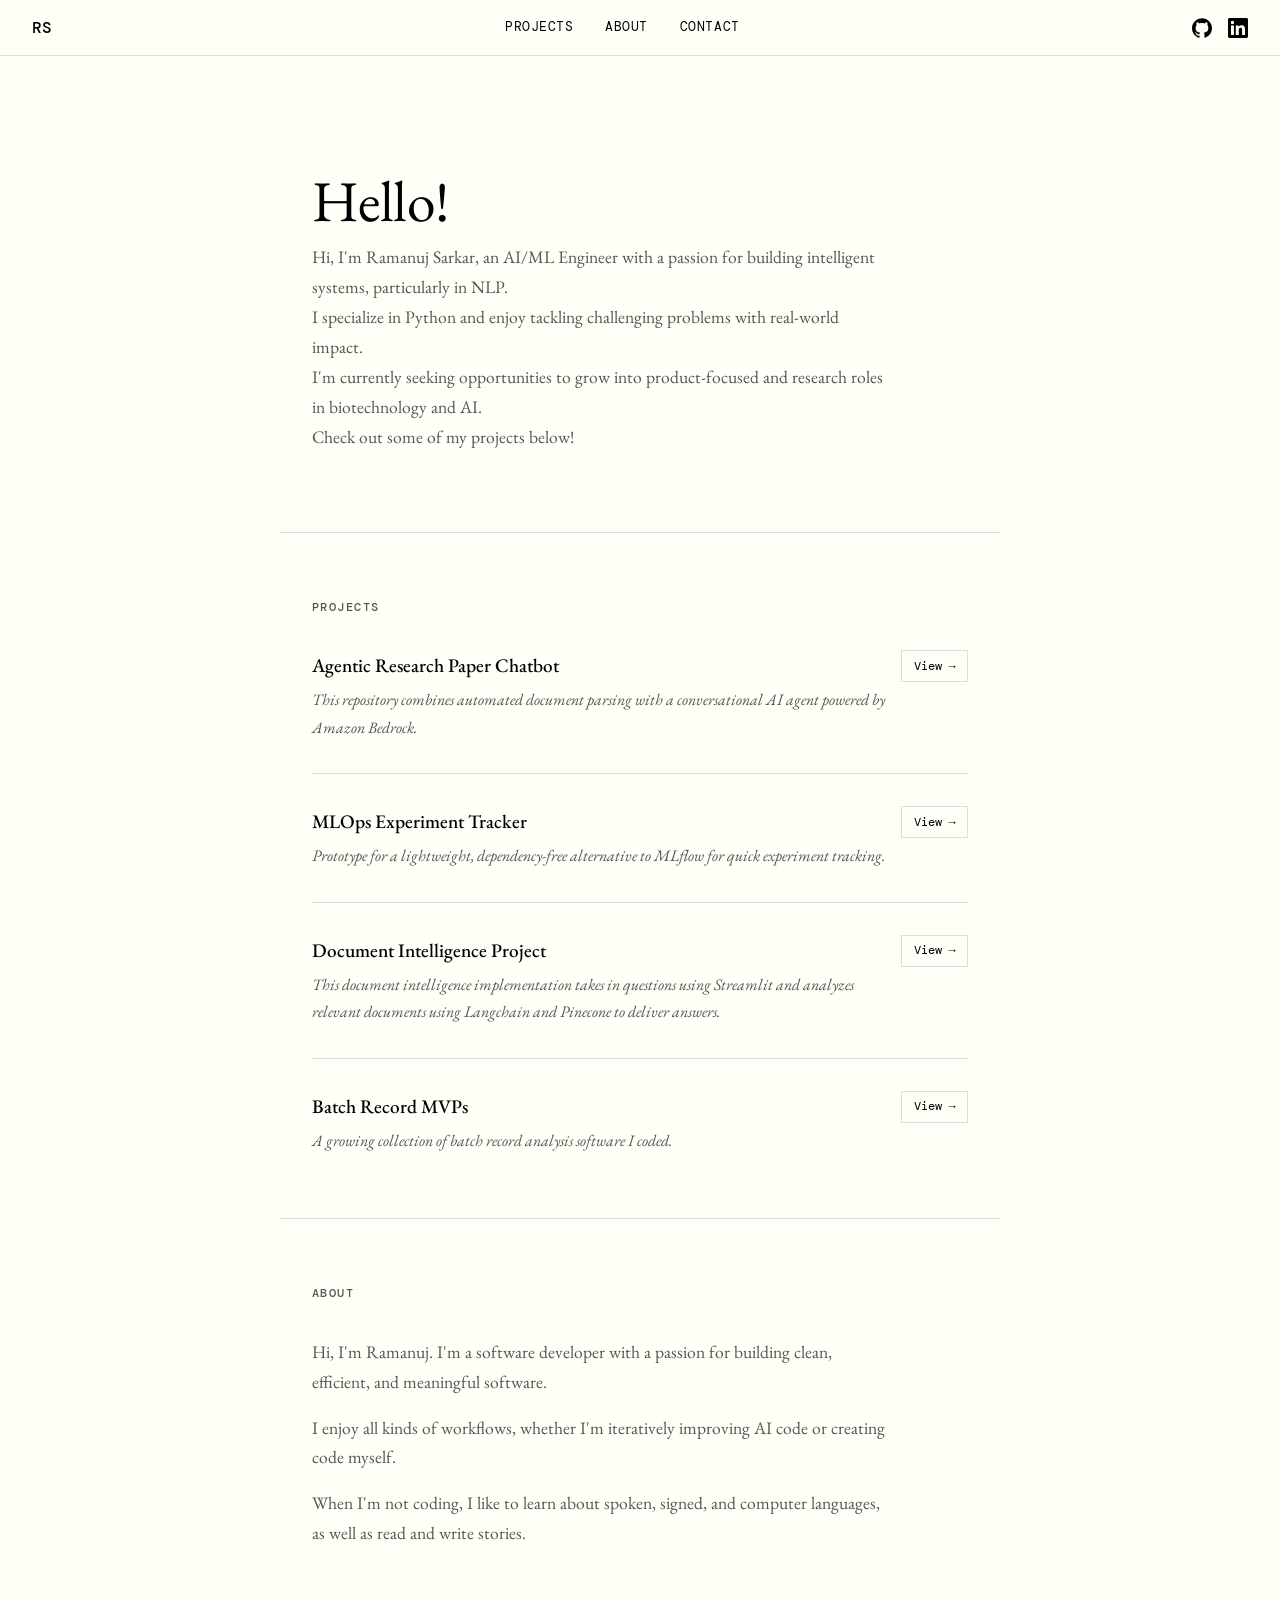
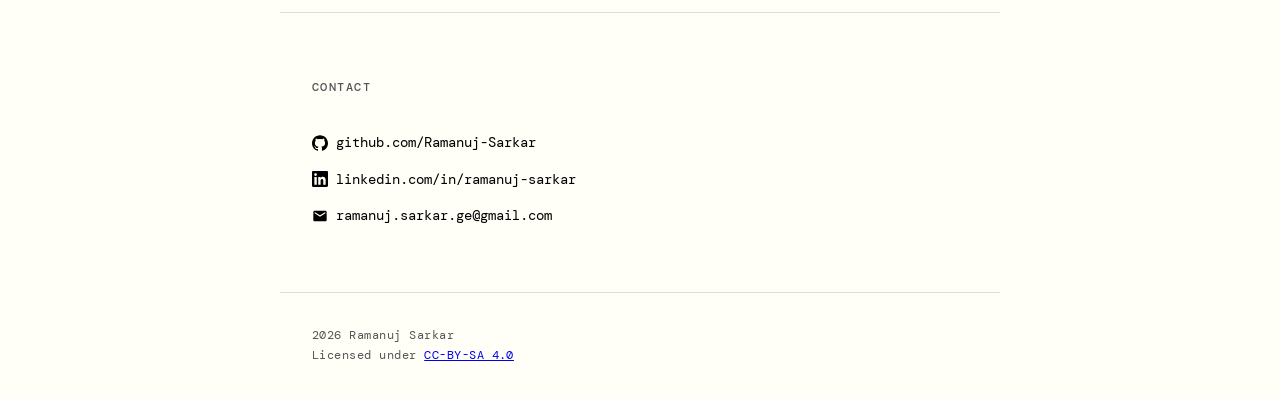
==== commit 016deaf6: "Update summary.html The original was better." ====
--- a/summary.html
+++ b/summary.html
@@ -5,7 +5,264 @@
   <meta name="viewport" content="width=device-width, initial-scale=1.0" />
   <title>Ramanuj Sarkar</title>
   <link href="https://fonts.googleapis.com/css2?family=EB+Garamond:ital,wght@0,400;0,500;1,400&family=DM+Mono:wght@400;500&display=swap" rel="stylesheet" />
-  <link rel="stylesheet" href="/style.css" />
+  <style>
+    *, *::before, *::after {
+      box-sizing: border-box;
+      margin: 0;
+      padding: 0;
+    }
+ 
+    :root {
+      --bg: #fffff8;
+      --text: #000000;
+      --accent: #222;
+      --muted: #555;
+      --border: #ddd;
+      --nav-height: 56px;
+    }
+ 
+    html {
+      scroll-behavior: smooth;
+    }
+ 
+    body {
+      background-color: var(--bg);
+      color: var(--text);
+      font-family: 'EB Garamond', Georgia, serif;
+      font-size: 1.125rem;
+      line-height: 1.7;
+    }
+ 
+    /* ── HEADER / NAV ── */
+    header {
+      position: sticky;
+      top: 0;
+      z-index: 100;
+      background-color: var(--bg);
+      border-bottom: 1px solid var(--border);
+      height: var(--nav-height);
+      display: flex;
+      align-items: center;
+      padding: 0 2rem;
+      justify-content: space-between;
+    }
+ 
+    .nav-logo {
+      font-family: 'DM Mono', monospace;
+      font-weight: 500;
+      font-size: 1rem;
+      color: var(--text);
+      text-decoration: none;
+      letter-spacing: 0.02em;
+    }
+ 
+    nav {
+      display: flex;
+      align-items: center;
+      gap: 2rem;
+    }
+ 
+    nav a {
+      font-family: 'DM Mono', monospace;
+      font-size: 0.82rem;
+      font-weight: 400;
+      color: var(--text);
+      text-decoration: none;
+      letter-spacing: 0.04em;
+      text-transform: uppercase;
+      transition: opacity 0.15s;
+    }
+ 
+    nav a:hover {
+      opacity: 0.5;
+    }
+ 
+    .nav-icons {
+      display: flex;
+      align-items: center;
+      gap: 1rem;
+    }
+ 
+    .nav-icons a {
+      display: flex;
+      align-items: center;
+      color: var(--text);
+      transition: opacity 0.15s;
+    }
+ 
+    .nav-icons a:hover {
+      opacity: 0.5;
+    }
+ 
+    .nav-icons svg {
+      width: 20px;
+      height: 20px;
+      fill: var(--text);
+    }
+ 
+    /* ── HERO ── */
+    .hero {
+      max-width: 720px;
+      margin: 0 auto;
+      padding: 7rem 2rem 5rem;
+    }
+ 
+    .hero h1 {
+      font-size: clamp(2.4rem, 5vw, 3.6rem);
+      font-weight: 400;
+      line-height: 1.15;
+      margin-bottom: 0.5rem;
+      letter-spacing: -0.01em;
+    }
+ 
+    .hero h2 {
+      font-size: clamp(1.4rem, 3vw, 2rem);
+      font-weight: 400;
+      font-style: italic;
+      color: var(--muted);
+      margin-bottom: 2rem;
+    }
+ 
+    .hero p {
+      font-size: 1.1rem;
+      color: var(--muted);
+      max-width: 580px;
+    }
+ 
+    /* ── SECTIONS ── */
+    section {
+      max-width: 720px;
+      margin: 0 auto;
+      padding: 4rem 2rem;
+      border-top: 1px solid var(--border);
+    }
+ 
+    section h3 {
+      font-family: 'DM Mono', monospace;
+      font-size: 0.78rem;
+      font-weight: 500;
+      letter-spacing: 0.12em;
+      text-transform: uppercase;
+      color: var(--muted);
+      margin-bottom: 2rem;
+    }
+ 
+    /* ── PROJECTS ── */
+    .project-list {
+      display: flex;
+      flex-direction: column;
+      gap: 2rem;
+    }
+ 
+    .project {
+      display: grid;
+      grid-template-columns: 1fr auto;
+      align-items: start;
+      gap: 1rem;
+      padding-bottom: 2rem;
+      border-bottom: 1px solid var(--border);
+    }
+ 
+    .project:last-child {
+      border-bottom: none;
+      padding-bottom: 0;
+    }
+ 
+    .project-title {
+      font-size: 1.2rem;
+      font-weight: 500;
+      margin-bottom: 0.25rem;
+    }
+ 
+    .project-desc {
+      font-size: 1rem;
+      color: var(--muted);
+      font-style: italic;
+    }
+ 
+    .project-link {
+      font-family: 'DM Mono', monospace;
+      font-size: 0.75rem;
+      color: var(--text);
+      text-decoration: none;
+      border: 1px solid var(--border);
+      padding: 0.3rem 0.7rem;
+      white-space: nowrap;
+      transition: background 0.15s, color 0.15s;
+    }
+ 
+    .project-link:hover {
+      background: var(--text);
+      color: var(--bg);
+    }
+ 
+    /* ── ABOUT ── */
+    .about-text {
+      font-size: 1.1rem;
+      color: var(--muted);
+      max-width: 580px;
+    }
+ 
+    .about-text p + p {
+      margin-top: 1rem;
+    }
+ 
+    /* ── CONTACT ── */
+    .contact-links {
+      display: flex;
+      flex-direction: column;
+      gap: 0.75rem;
+    }
+ 
+    .contact-links a {
+      font-family: 'DM Mono', monospace;
+      font-size: 0.9rem;
+      color: var(--text);
+      text-decoration: none;
+      display: inline-flex;
+      align-items: center;
+      gap: 0.5rem;
+      transition: opacity 0.15s;
+    }
+ 
+    .contact-links a:hover {
+      opacity: 0.5;
+    }
+
+    .contact-links svg {
+      width: 16px;
+      height: 16px;
+      fill: currentColor;
+      flex-shrink: 0;
+    }
+ 
+    /* ── FOOTER ── */
+    footer {
+      max-width: 720px;
+      margin: 0 auto;
+      padding: 2rem;
+      border-top: 1px solid var(--border);
+    }
+ 
+    footer p {
+      font-family: 'DM Mono', monospace;
+      font-size: 0.75rem;
+      color: var(--muted);
+      letter-spacing: 0.04em;
+    }
+ 
+    /* ── FADE IN ── */
+    @keyframes fadeUp {
+      from { opacity: 0; transform: translateY(18px); }
+      to   { opacity: 1; transform: translateY(0); }
+    }
+ 
+    .hero h1, .hero h2, .hero p {
+      animation: fadeUp 0.6s ease both;
+    }
+    .hero h2 { animation-delay: 0.1s; }
+    .hero p  { animation-delay: 0.2s; }
+  </style>
 </head>
 <body>
  
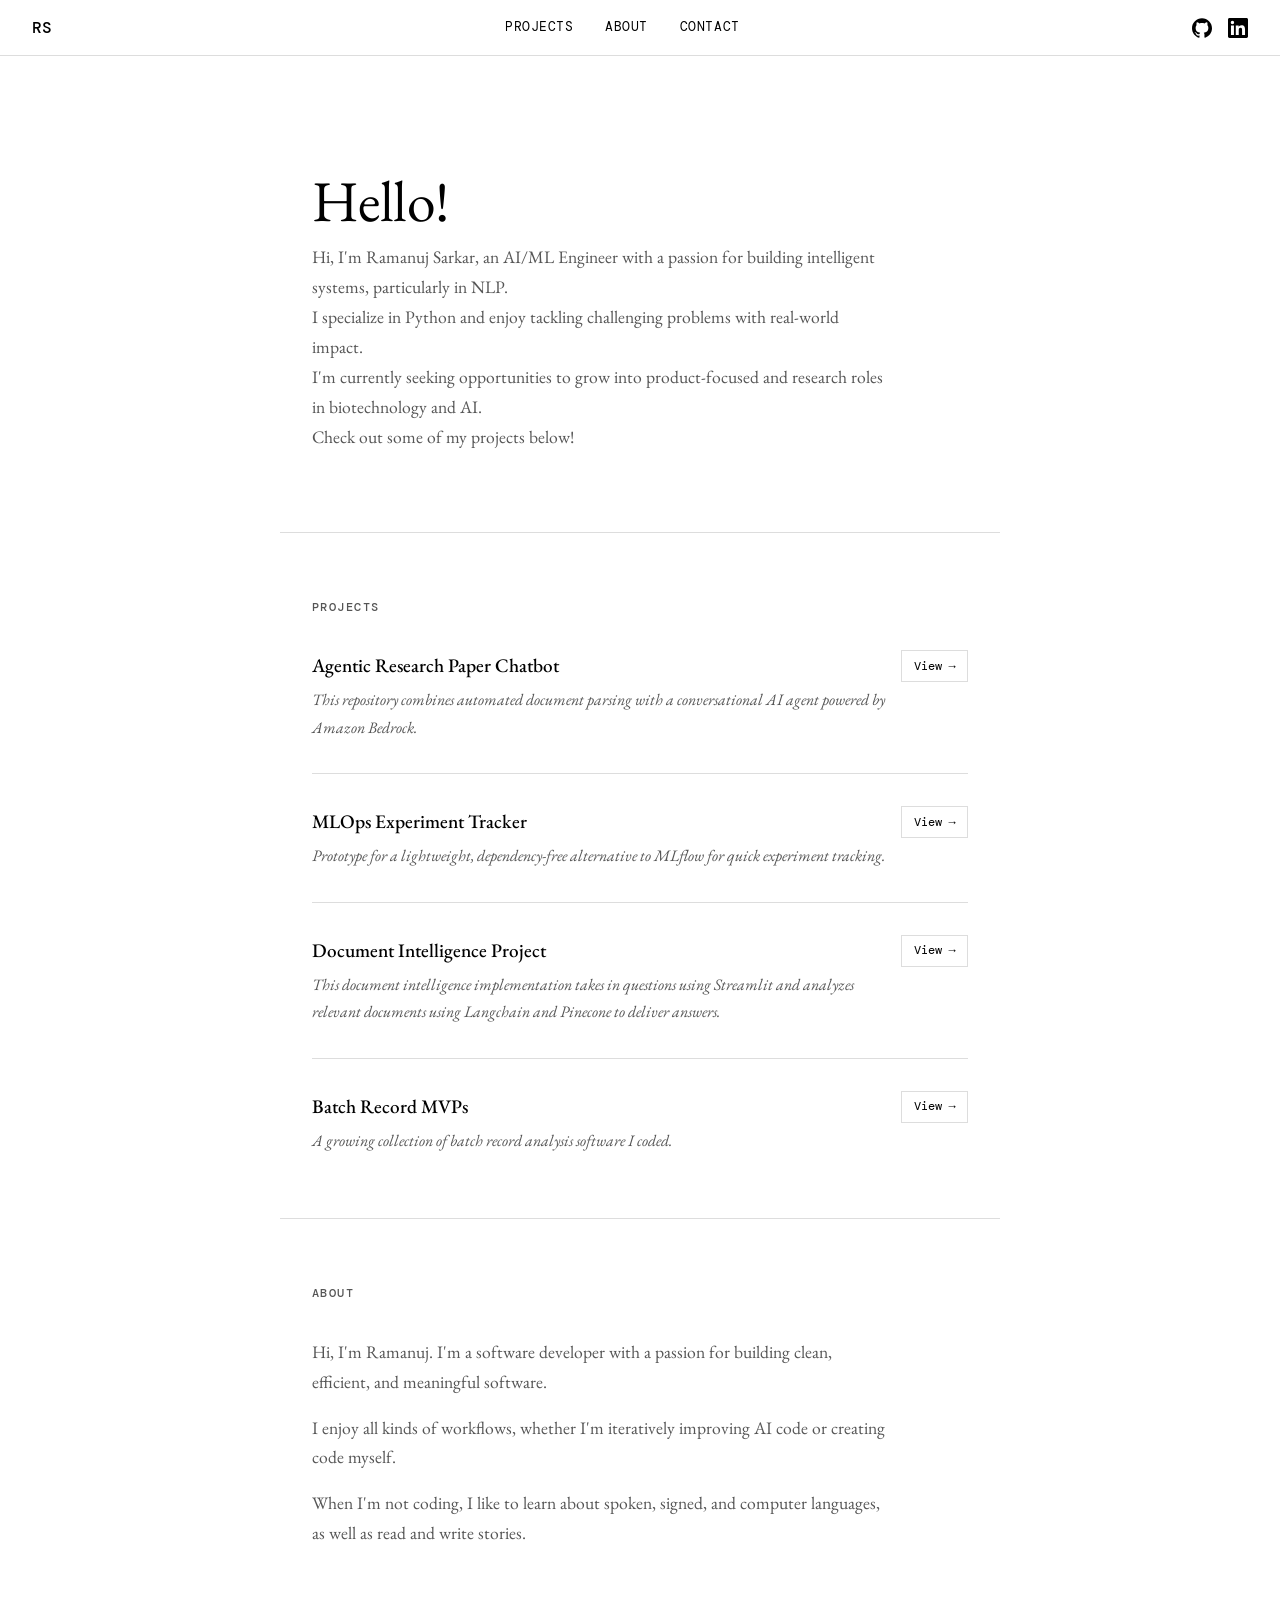
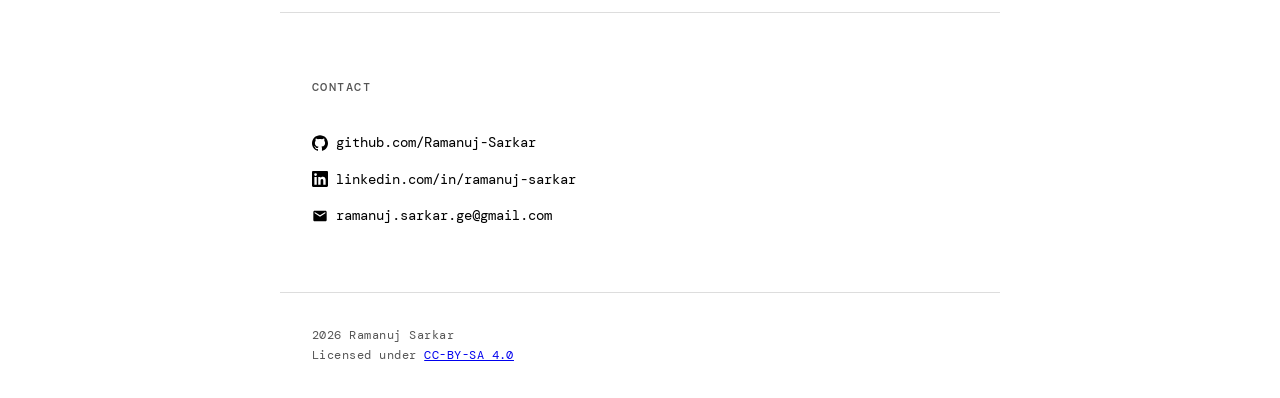
==== commit cb0c1bab: "Change background color variable from #fffff8 to #ffffff Again" ====
--- a/summary.html
+++ b/summary.html
@@ -13,7 +13,7 @@
     }
  
     :root {
-      --bg: #fffff8;
+      --bg: #ffffff;
       --text: #000000;
       --accent: #222;
       --muted: #555;
